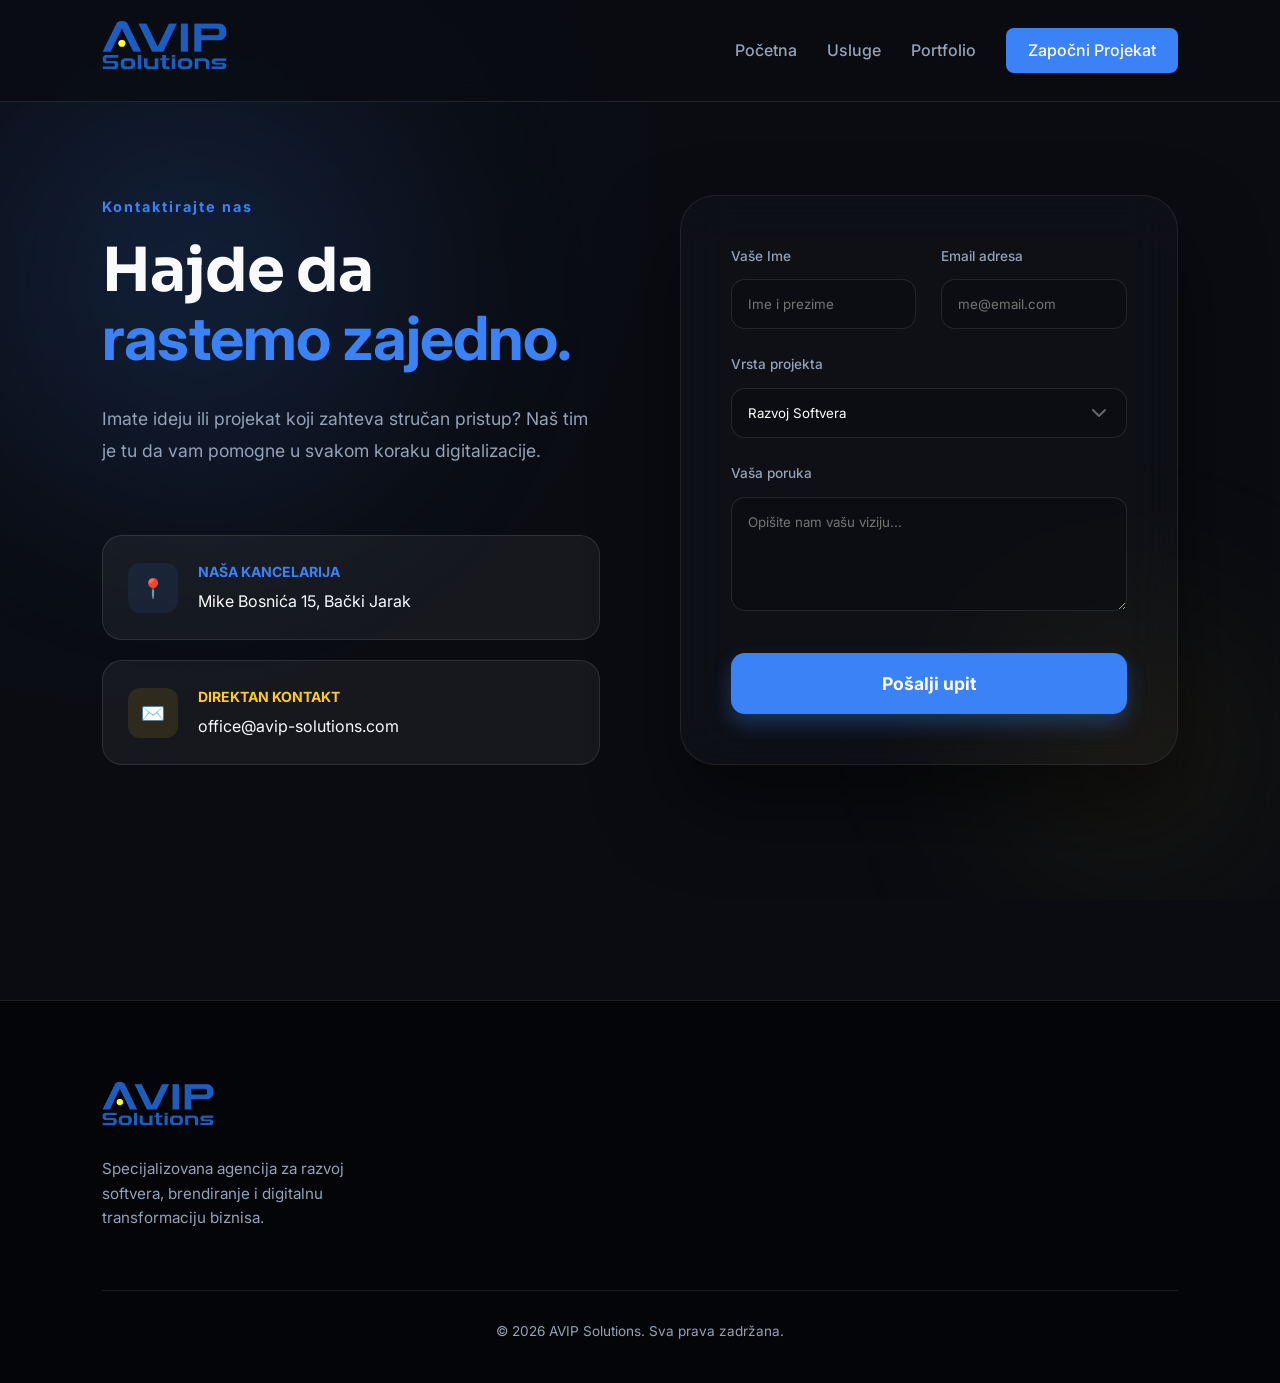
==== kontakt.html @ 95513b31 "Initial commit Avip Solutions" ====
<!DOCTYPE html>
<html lang="sr">
<head>
  <meta charset="UTF-8">
  <meta name="viewport" content="width=device-width, initial-scale=1.0">
  <title>Kontakt | AVIP Solutions</title>
  <link rel="stylesheet" href="css/style.css">
</head>
<body class="kontakt-stranica">

<nav class="navigacija">
  <a href="index.html" class="logo">
    <img src="img/avip-logo.png" alt="AVIP Solutions Logo" class="nav-logo-img">
  </a>

  <ul class="nav-linkovi">
    <li><a href="index.html">Početna</a></li>
    <li><a href="usluge.html">Usluge</a></li>
    <li><a href="portfolio.html">Portfolio</a></li>
    <li><a href="kontakt.html" class="dugme-akcija">Započni Projekat</a></li>
  </ul>
</nav>

<section class="kontakt-heroj">
  <div class="glow-top-left"></div>
  <div class="glow-bottom-right"></div>

  <div class="kontakt-mreza">

    <div class="kontakt-tekst">
      <div style="flex: 0 0 auto;">
        <span class="nadnaslov">Kontaktirajte nas</span>
        <h1>Hajde da <br><span class="plavi-tekst">rastemo zajedno.</span></h1>
        <p class="hero-opis">
          Imate ideju ili projekat koji zahteva stručan pristup?
          Naš tim je tu da vam pomogne u svakom koraku digitalizacije.
        </p>
      </div>

      <div style="flex: 1 1 auto;"></div>

      <div class="kontakt-kartice-grupa">
        <div class="kontakt-kartica plava-kartica">
          <div class="ikona-okvir">📍</div>
          <div>
           <h3>NAŠA KANCELARIJA</h3>
            <p class="tekst-podatak">Mike Bosnića 15, Bački Jarak</p>
          </div>
        </div>

        <div class="kontakt-kartica zuta-kartica">
          <div class="ikona-okvir">✉️</div>
          <div>
            <h3>DIREKTAN KONTAKT</h3>
            <p class="tekst-podatak">office@avip-solutions.com</p>
          </div>
        </div>
      </div>
    </div>

    <div class="kontakt-forma">
      <form>
        <div class="forma-red">
          <div class="polje">
            <label>Vaše Ime</label>
            <input type="text" placeholder="Ime i prezime">
          </div>
          <div class="polje">
            <label>Email adresa</label>
            <input type="email" placeholder="me@email.com">
          </div>
        </div>

        <div class="polje" style="margin-bottom: 25px;">
          <label>Vrsta projekta</label>
          <select class="selekt-projekta">
            <option>Razvoj Softvera</option>
            <option>Web Dizajn & SEO</option>
            <option>Brending & Marketing</option>
            <option>Konsultacije</option>
            <option>Ostalo</option>
          </select>
        </div>

        <div class="polje" style="margin-bottom: 35px;">
          <label>Vaša poruka</label>
          <textarea placeholder="Opišite nam vašu viziju..." rows="5"></textarea>
        </div>

        <button type="submit" class="forma-dugme">Pošalji upit</button>
      </form>
    </div>

  </div>
</section>

<footer class="glavni-footer">
  <div class="footer-mreza">
    <div class="footer-kolona">
      <a href="index.html" class="logo">
        <img src="img/avip-logo.png" alt="AVIP Logo" class="footer-logo-img">
      </a>
      <p class="opis-firme">
        Specijalizovana agencija za razvoj softvera, brendiranje i digitalnu transformaciju biznisa.
      </p>
    </div>
  </div>
  <div class="autorska-prava">
    © 2026 AVIP Solutions. Sva prava zadržana.
  </div>
</footer>

</body>
</html>
---- css/style.css ----
/* boje i fontovi */
@import url('https://fonts.googleapis.com/css2?family=Inter:wght@300;400;600&family=Sora:wght@400;600;700;800&display=swap');

:root {
  --pozadina-tamna: #0a0c12;
  --pozadina-kartice: rgba(255, 255, 255, 0.05);
  --akcenat-plava: #3b82f6;
  --tekst-glavni: #f8fafc;
  --tekst-izbledeli: #94a3b8;
  --staklo-ivica: rgba(255, 255, 255, 0.1);
  --tranzicija: all 0.3s ease;
  --logo-plava: #1b3a6a;
  --akcenat-zuta: #ffcb1f;
}

/* resetovanje */
* {
  margin: 0;
  padding: 0;
  box-sizing: border-box;
  font-family: 'Inter', sans-serif;
}

body {
  background-color: var(--pozadina-tamna);
  color: var(--tekst-glavni);
  line-height: 1.6;
  overflow-x: hidden;
}

/* navbar */
.navigacija {
  display: flex;
  justify-content: space-between;
  align-items: center;
  padding: 20px 8%;
  position: fixed;
  top: 0;
  width: 100%;
  z-index: 1000;
  background: rgba(10, 12, 18, 0.85);
  backdrop-filter: blur(12px);
  border-bottom: 1px solid var(--staklo-ivica);
}

.logo {
  font-family: 'Sora', sans-serif;
  font-size: 1.5rem;
  font-weight: 800;
  text-decoration: none;
  color: var(--logo-plava);
  filter: brightness(1.5);
}

.logo span {
  color: var(--akcenat-zuta);
}

.nav-linkovi {
  display: flex;
  list-style: none;
  gap: 30px;
  align-items: center;
}

.nav-linkovi a {
  text-decoration: none;
  color: var(--tekst-izbledeli);
  transition: var(--tranzicija);
  font-weight: 500;
}

.nav-linkovi a:hover, .nav-linkovi a.aktivno {
  color: var(--tekst-glavni);
}

.dugme-akcija {
  background: var(--akcenat-plava);
  color: white !important;
  padding: 10px 22px;
  border-radius: 8px;
  font-weight: 600;
  text-decoration: none;
  transition: var(--tranzicija);
}

.dugme-akcija:hover {
  filter: brightness(1.1);
  transform: translateY(-2px);
  box-shadow: 0 4px 15px rgba(59, 130, 246, 0.4);
}

/* kartice : portfolio */
.portfolio-link {
  text-decoration: none;
  color: inherit;
  display: block;
}

.portfolio-kartica {
  background: var(--pozadina-kartice);
  border-radius: 20px;
  overflow: hidden;
  border: 1px solid var(--staklo-ivica);
  transition: var(--tranzicija);
  height: 100%;
  backdrop-filter: blur(10px);
}

.kontejner-slike {
  height: 250px;
  background: #161b22;
  overflow: hidden;
  display: flex;
  align-items: center;
  justify-content: center;
}

.kontejner-slike img {
  width: 100%;
  height: 100%;
  object-fit: cover;
  transition: transform 0.5s ease;
}

.sadrzaj-kartice {
  padding: 30px;
}

.kategorija {
  color: var(--akcenat-plava);
  font-size: 0.8rem;
  font-weight: 700;
  text-transform: uppercase;
  letter-spacing: 1px;
}

.sadrzaj-kartice h3 {
  margin: 10px 0;
  font-family: 'Sora', sans-serif;
}

.sadrzaj-kartice p {
  color: var(--tekst-izbledeli);
  font-size: 0.95rem;
}

/* efekat za kartice */
.portfolio-kartica:hover {
  transform: translateY(-10px);
  border-color: var(--akcenat-plava);
  box-shadow: 0 20px 40px rgba(0, 0, 0, 0.4);
  background: rgba(255, 255, 255, 0.08);
}

.portfolio-kartica:hover .kontejner-slike img {
  transform: scale(1.1);
}

/* prednosti i animacija */
.panel-prednost {
  background: rgba(255, 255, 255, 0.015);
  padding: 40px;
  border-radius: 20px;
  border: 1px solid rgba(255, 255, 255, 0.04);
  transition: all 0.4s ease;
}

.plavi-hover { border-left: 4px solid var(--akcenat-plava); }
.plavi-hover:hover {
  border-color: rgba(59, 130, 246, 0.4);
  box-shadow: -8px 0 25px rgba(59, 130, 246, 0.15);
  background: rgba(255, 255, 255, 0.025);
  transform: translateY(-3px);
}

.zuti-hover { border-left: 4px solid var(--akcenat-zuta); }
.zuti-hover:hover {
  border-color: rgba(255, 203, 31, 0.4);
  box-shadow: -8px 0 25px rgba(255, 203, 31, 0.15);
  background: rgba(255, 255, 255, 0.025);
  transform: translateY(-3px);
}

/* sjaj u pozadini*/
.glow-top-left {
  position: absolute; top: 10%; left: 0; width: 400px; height: 400px;
  background: rgba(59, 130, 246, 0.12); filter: blur(100px); border-radius: 50%; pointer-events: none; z-index: 0;
}

.glow-bottom-right {
  position: absolute; bottom: 0; right: 0; width: 300px; height: 300px;
  background: rgba(255, 203, 31, 0.06); filter: blur(90px); border-radius: 50%; pointer-events: none; z-index: 0;
}

/* podnozje-footer */
.glavni-footer {
  background: #040508;
  padding: 80px 8% 40px;
  border-top: 1px solid var(--staklo-ivica);
  margin-top: 100px;
}

.footer-mreza {
  display: grid;
  grid-template-columns: 2fr 1fr 1fr 1fr;
  gap: 40px;
}

.footer-kolona h4 {
  color: var(--tekst-glavni);
  font-family: 'Sora', sans-serif;
  margin-bottom: 25px;
  font-size: 1.1rem;
}

.opis-firme {
  color: var(--tekst-izbledeli);
  margin-top: 20px;
  max-width: 300px;
  font-size: 0.95rem;
}

.footer-linkovi { list-style: none; }
.footer-linkovi li { margin-bottom: 12px; }
.footer-linkovi a {
  text-decoration: none;
  color: var(--tekst-izbledeli);
  transition: var(--tranzicija);
}

.footer-linkovi a:hover {
  color: var(--akcenat-plava);
  padding-left: 5px;
}

.autorska-prava {
  margin-top: 60px;
  padding-top: 30px;
  border-top: 1px solid var(--staklo-ivica);
  text-align: center;
  color: var(--tekst-izbledeli);
  font-size: 0.85rem;
}

/* responzivnost ka dalje*/
@media (max-width: 768px) {
  .nav-linkovi { display: none; }
  .footer-mreza { grid-template-columns: 1fr; gap: 30px; }
  .footer-kolona { text-align: center; }
}
/* stilovi */
.hero-sekcija {
  padding: 150px 8% 100px;
  min-height: 80vh;
  display: flex;
  align-items: center;
  background: radial-gradient(circle at 80% 20%, rgba(59, 130, 246, 0.1) 0%, transparent 50%);
}

.nadnaslov {
  color: var(--akcenat-plava);
  font-weight: 700;
  letter-spacing: 2px;
  font-size: 0.9rem;
  display: block;
}

.hero-sekcija h1 {
  font-family: 'Sora', sans-serif;
  font-size: 3.5rem;
  line-height: 1.2;
  margin: 20px 0;
  max-width: 800px;
}

.plavi-tekst {
  color: var(--akcenat-plava);
}

.hero-opis {
  color: var(--tekst-izbledeli);
  font-size: 1.1rem;
  max-width: 600px;
  margin-bottom: 40px;
}

.hero-akcije {
  display: flex;
  gap: 20px;
  align-items: center;
}

.link-sekundarni {
  color: white;
  text-decoration: none;
  font-weight: 500;
  transition: var(--tranzicija);
}

.strelica {
  color: var(--akcenat-plava);
  margin-left: 5px;
}

/* logo i nav */
.nav-logo-img {
  height: 50px;
  width: auto;
  filter: brightness(1.2) contrast(1.1);
}

.dugme-akcija {
  display: inline-block;
}

/* detalji futera */
.logo-footer {
  display: flex;
  align-items: center;
  margin-bottom: 20px;
  text-decoration: none;
}

.footer-logo-img {
  height: 45px;
  width: auto;
  filter: brightness(1.2) contrast(1.1);
}

.kontakt-adresa {
  color: var(--tekst-izbledeli);
}

.kontakt-email {
  color: var(--akcenat-zuta);
  font-weight: 600;
  margin-top: 10px;
}

/* osnovni kontejner - sekcije */
.kontakt-heroj {
  padding: 160px 8% 100px;
  min-height: 100vh;
  display: flex;
  align-items: center;
  position: relative;
  overflow: hidden;
  background: radial-gradient(circle at 10% 20%, rgba(59, 130, 246, 0.05) 0%, transparent 40%);
}

/* leva strana i forma  */
.kontakt-mreza {
  display: grid;
  grid-template-columns: repeat(auto-fit, minmax(350px, 1fr));
  gap: 80px;
  width: 100%;
  max-width: 1300px;
  margin: 0 auto;
  position: relative;
  z-index: 1;
  align-items: stretch;
}

/* kolona sa leve strane, tekst i kartice */
.kontakt-tekst {
  display: flex;
  flex-direction: column;
  height: 100%;
}

.kontakt-tekst h1 {
  font-family: 'Sora', sans-serif;
  font-size: clamp(2.5rem, 5vw, 3.8rem);
  margin: 20px 0 30px;
  line-height: 1.1;
  letter-spacing: -1px;
}

/* razmak da gurne dole za ravnanje */
.razmak-do-kartica {
  flex: 1 1 auto;
}

/* kontakt kartice  */
.kontakt-kartice-grupa {
  display: flex;
  flex-direction: column;
  gap: 20px;
}

.kontakt-kartica {
  background: var(--pozadina-kartice);
  padding: 25px;
  border-radius: 20px;
  border: 1px solid var(--staklo-ivica);
  display: flex;
  gap: 20px;
  align-items: center;
  transition: all 0.4s ease;
  cursor: pointer;
}

.ikona-okvir {
  width: 50px;
  height: 50px;
  border-radius: 12px;
  display: flex;
  align-items: center;
  justify-content: center;
  font-size: 1.2rem;
}

/* nasa kancelarija varijabla plava */
.plava-kartica h3 {
  color: var(--akcenat-plava);
  font-size: 14px;
  margin: 0 0 5px 0;
}

/* direktan kontakt varijabla zuta */
.zuta-kartica h3 {
  color: var(--akcenat-zuta);
  font-size: 14px;
  margin: 0 0 5px 0;
}

/* stilovi za kartice */
.plava-kartica .ikona-okvir { background: rgba(59, 130, 246, 0.1); color: var(--akcenat-plava); }
.zuta-kartica .ikona-okvir { background: rgba(255, 203, 31, 0.1); color: var(--akcenat-zuta); }

.plava-kartica:hover {
  transform: translateY(-5px) scale(1.01);
  border-color: var(--akcenat-plava);
  box-shadow: 0 10px 25px rgba(59, 130, 246, 0.2);
  background: rgba(59, 130, 246, 0.08);
}

.zuta-kartica:hover {
  transform: translateY(-5px) scale(1.01);
  border-color: var(--akcenat-zuta);
  box-shadow: 0 10px 25px rgba(255, 203, 31, 0.15);
  background: rgba(255, 203, 31, 0.08);
}

/* efekat za kontakt */
.kontakt-forma {
  background: rgba(255, 255, 255, 0.02);
  padding: 50px;
  border-radius: 35px;
  border: 1px solid rgba(255, 255, 255, 0.08);
  backdrop-filter: blur(25px);
  box-shadow: 0 40px 80px rgba(0,0,0,0.5), inset 0 0 20px rgba(255,255,255,0.01);
}

.forma-red {
  display: grid;
  grid-template-columns: 1fr 1fr;
  gap: 25px;
  margin-bottom: 25px;
}

.polje label {
  display: block;
  margin-bottom: 12px;
  font-size: 0.85rem;
  color: var(--tekst-izbledeli);
  font-weight: 500;
}

.polje input, .polje textarea, .selekt-projekta {
  width: 100%;
  padding: 16px;
  background: rgba(10, 12, 18, 0.6);
  border: 1px solid rgba(255,255,255,0.1);
  border-radius: 14px;
  color: white;
  outline: none;
  transition: all 0.3s;
}

/* efekti za polja */
.polje input:focus, .polje textarea:focus {
  border-color: var(--akcenat-plava);
  background: rgba(59, 130, 246, 0.03);
  box-shadow: 0 0 15px rgba(59, 130, 246, 0.1);
}

/* plavo dugme u formi */
.forma-dugme {
  width: 100%;
  padding: 20px;
  border: none;
  cursor: pointer;
  font-size: 1.1rem;
  border-radius: 14px;
  font-weight: 700;
  background: var(--akcenat-plava);
  color: white;
  transition: all 0.3s ease-in-out;
  box-shadow: 0 10px 20px rgba(59, 130, 246, 0.3);
}

.forma-dugme:hover {
  transform: scale(1.03);
  box-shadow: 0 15px 35px rgba(59, 130, 246, 0.5);
}

/* custom select strelica */
.selekt-projekta {
  appearance: none;
  background-image: url('data:image/svg+xml;charset=US-ASCII,%3Csvg%20xmlns%3D%22http%3A%2F%2Fwww.w3.org%2F2000%2Fsvg%22%20width%3D%2224%22%20height%3D%2224%22%20viewBox%3D%220%200%2024%2024%22%20fill%3D%22none%22%20stroke%3D%22%23666%22%20stroke-width%3D%222%22%20stroke-linecap%3D%22round%22%20stroke-linejoin%3D%22round%22%3E%3Cpolyline%20points%3D%226%209%2012%2015%2018%209%22%3E%3C%2Fpolyline%3E%3C%2Fsvg%3E');
  background-repeat: no-repeat;
  background-position: right 15px center;
}

/* hero i header */
.usluge-header {
  padding: 180px 8% 80px;
  text-align: center;
  position: relative;
}

.header-centar {
  position: relative;
  z-index: 1;
}

.header-centar h1 {
  font-family: 'Sora', sans-serif;
  font-size: 3rem;
  margin-bottom: 20px;
}

.hero-opis {
  color: var(--tekst-izbledeli);
  max-width: 750px;
  margin: 0 auto;
  font-size: 1.1rem;
  line-height: 1.8;
}

/* kartice-mreza */
.sekcija-kartice {
  padding: 60px 8% 100px;
}

.usluge-mreza {
  display: grid;
  grid-template-columns: repeat(auto-fit, minmax(320px, 1fr));
  gap: 30px;
}

.portfolio-kartica.sadrzaj-kartice h3 {
  color: white;
  margin-bottom: 15px;
}

/* sekcija prednosti */
.sekcija-prednosti {
  padding: 100px 8%;
  background: #080a10;
  border-top: 1px solid rgba(255,255,255,0.03);
}

.prednosti-naslov {
  font-family: 'Sora', sans-serif;
  font-size: 2.5rem;
  margin-bottom: 60px;
  text-align: center;
}

.prednosti-mreza {
  display: grid;
  grid-template-columns: repeat(auto-fit, minmax(300px, 1fr));
  gap: 50px;
}

.panel-prednost p {
  color: var(--tekst-izbledeli);
}

/* citat-testimonial */
.sekcija-citat {
  padding: 120px 8%;
  text-align: center;
  position: relative;
}

.glow-centar-fiksiran {
  position: absolute;
  top: 50%;
  left: 50%;
  transform: translate(-50%, -50%);
  opacity: 0.5;
  width: 400px;
  height: 400px;
  background: rgba(59, 130, 246, 0.15);
  filter: blur(100px);
  pointer-events: none;
}

.citat-box {
  max-width: 850px;
  margin: 0 auto;
  padding: 70px;
  position: relative;
  z-index: 1;
}

.citat-glavni {
  font-size: 1.6rem;
  font-style: italic;
  font-family: 'Sora', sans-serif;
  margin-bottom: 35px;
  line-height: 1.6;
}

.potpis-klijenta {
  font-size: 1.15rem;
  font-weight: 700;
  color: var(--akcenat-plava);
}

.sekcija-faq {
  padding: 100px 8%;
  background: #080a10;
}

.faq-naslov {
  font-family: 'Sora', sans-serif;
  text-align: center;
  margin-bottom: 60px;
}

.faq-box {
  max-width: 800px;
  margin: 0 auto;
  padding: 10px;
}

.faq-stavka {
  margin-bottom: 10px;
  border-bottom: 1px solid var(--staklo-ivica);
  padding: 25px;
}

.faq-stavka h4 {
  margin-bottom: 12px;
  font-family: 'Sora', sans-serif;
}

.faq-stavka p {
  color: var(--tekst-izbledeli);
}

.bez-borda {
  border-bottom: none;
}

/* konacno CTA */
.sekcija-cta {
  padding: 120px 8%;
  text-align: center;
  position: relative;
}

.cta-sadrzaj {
  position: relative;
  z-index: 1;
}

.cta-naslov {
  font-family: 'Sora', sans-serif;
  font-size: 2.8rem;
  margin-bottom: 25px;
}

.cta-opis {
  color: var(--tekst-izbledeli);
  margin-bottom: 50px;
  font-size: 1.15rem;
}

.cta-dugme {
  padding: 20px 60px !important;
  font-size: 1.2rem !important;
}

/* Footer Specifičnosti */
.logo-footer {
  margin-bottom: 25px;
  display: inline-block;
}

.footer-logo-img {
  height: 45px;
}

.kontakt-adresa {
  color: var(--tekst-izbledeli);
  margin-bottom: 12px;
}

.kontakt-email {
  color: var(--akcenat-zuta);
  font-weight: 600;
}
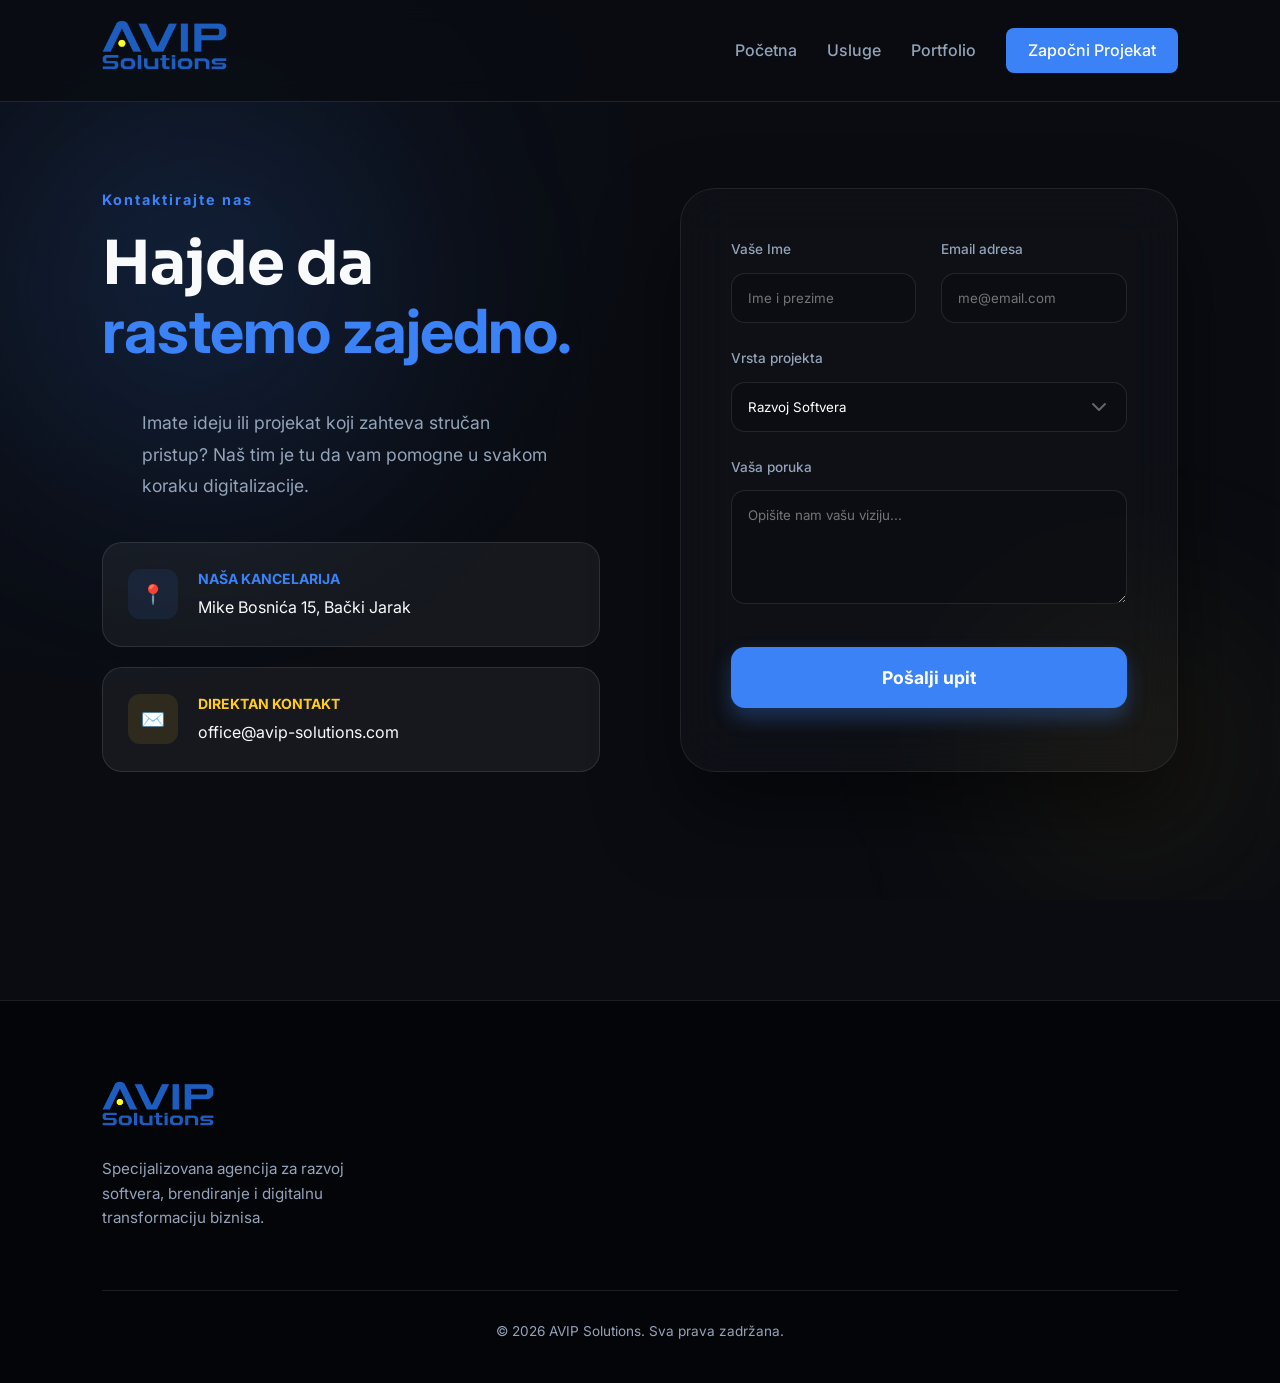
==== commit f9e4a88d: "Initial commit Avip Solutions" ====
--- a/kontakt.html
+++ b/kontakt.html
@@ -59,33 +59,36 @@
     </div>
 
     <div class="kontakt-forma">
-      <form>
+      <form action="https://formspree.io/f/IDkojibude" method="POST">
+
         <div class="forma-red">
           <div class="polje">
             <label>Vaše Ime</label>
-            <input type="text" placeholder="Ime i prezime">
+            <input type="text" name="ime" placeholder="Ime i prezime" required minlength="2">
           </div>
           <div class="polje">
             <label>Email adresa</label>
-            <input type="email" placeholder="me@email.com">
+            <input type="email" name="email" placeholder="me@email.com" required>
           </div>
         </div>
 
         <div class="polje" style="margin-bottom: 25px;">
           <label>Vrsta projekta</label>
-          <select class="selekt-projekta">
-            <option>Razvoj Softvera</option>
-            <option>Web Dizajn & SEO</option>
-            <option>Brending & Marketing</option>
-            <option>Konsultacije</option>
-            <option>Ostalo</option>
+          <select name="kategorija" class="selekt-projekta">
+            <option value="Razvoj Softvera">Razvoj Softvera</option>
+            <option value="Web Dizajn & SEO">Web Dizajn & SEO</option>
+            <option value="Brending & Marketing">Brending & Marketing</option>
+            <option value="Konsultacije">Konsultacije</option>
+            <option value="Ostalo">Ostalo</option>
           </select>
         </div>
 
         <div class="polje" style="margin-bottom: 35px;">
           <label>Vaša poruka</label>
-          <textarea placeholder="Opišite nam vašu viziju..." rows="5"></textarea>
+          <textarea name="poruka" placeholder="Opišite nam vašu viziju..." rows="5" required minlength="10"></textarea>
         </div>
+
+        <input type="text" name="_gotcha" style="display:none">
 
         <button type="submit" class="forma-dugme">Pošalji upit</button>
       </form>
--- a/css/style.css
+++ b/css/style.css
@@ -56,6 +56,13 @@
   color: var(--akcenat-zuta);
 }
 
+.kontejner {
+  width: 100%;
+  padding: 0 8%; /* Ovo je ključ - poklapa se sa tvojim navbarom */
+  margin: 0 auto;
+  max-width: 1440px;
+}
+
 .nav-linkovi {
   display: flex;
   list-style: none;
@@ -255,7 +262,14 @@
   min-height: 80vh;
   display: flex;
   align-items: center;
+  justify-content: flex-start;
   background: radial-gradient(circle at 80% 20%, rgba(59, 130, 246, 0.1) 0%, transparent 50%);
+}
+.hero-sekcija p {
+  margin-left: 0 ;
+  margin-right: auto ;
+  text-align: left ;
+  max-width: 600px;
 }
 
 .nadnaslov {
@@ -282,7 +296,7 @@
   color: var(--tekst-izbledeli);
   font-size: 1.1rem;
   max-width: 600px;
-  margin-bottom: 40px;
+  margin-bottom: 60px;
 }
 
 .hero-akcije {
@@ -535,7 +549,7 @@
 .hero-opis {
   color: var(--tekst-izbledeli);
   max-width: 750px;
-  margin: 0 auto;
+  margin: 40px;
   font-size: 1.1rem;
   line-height: 1.8;
 }
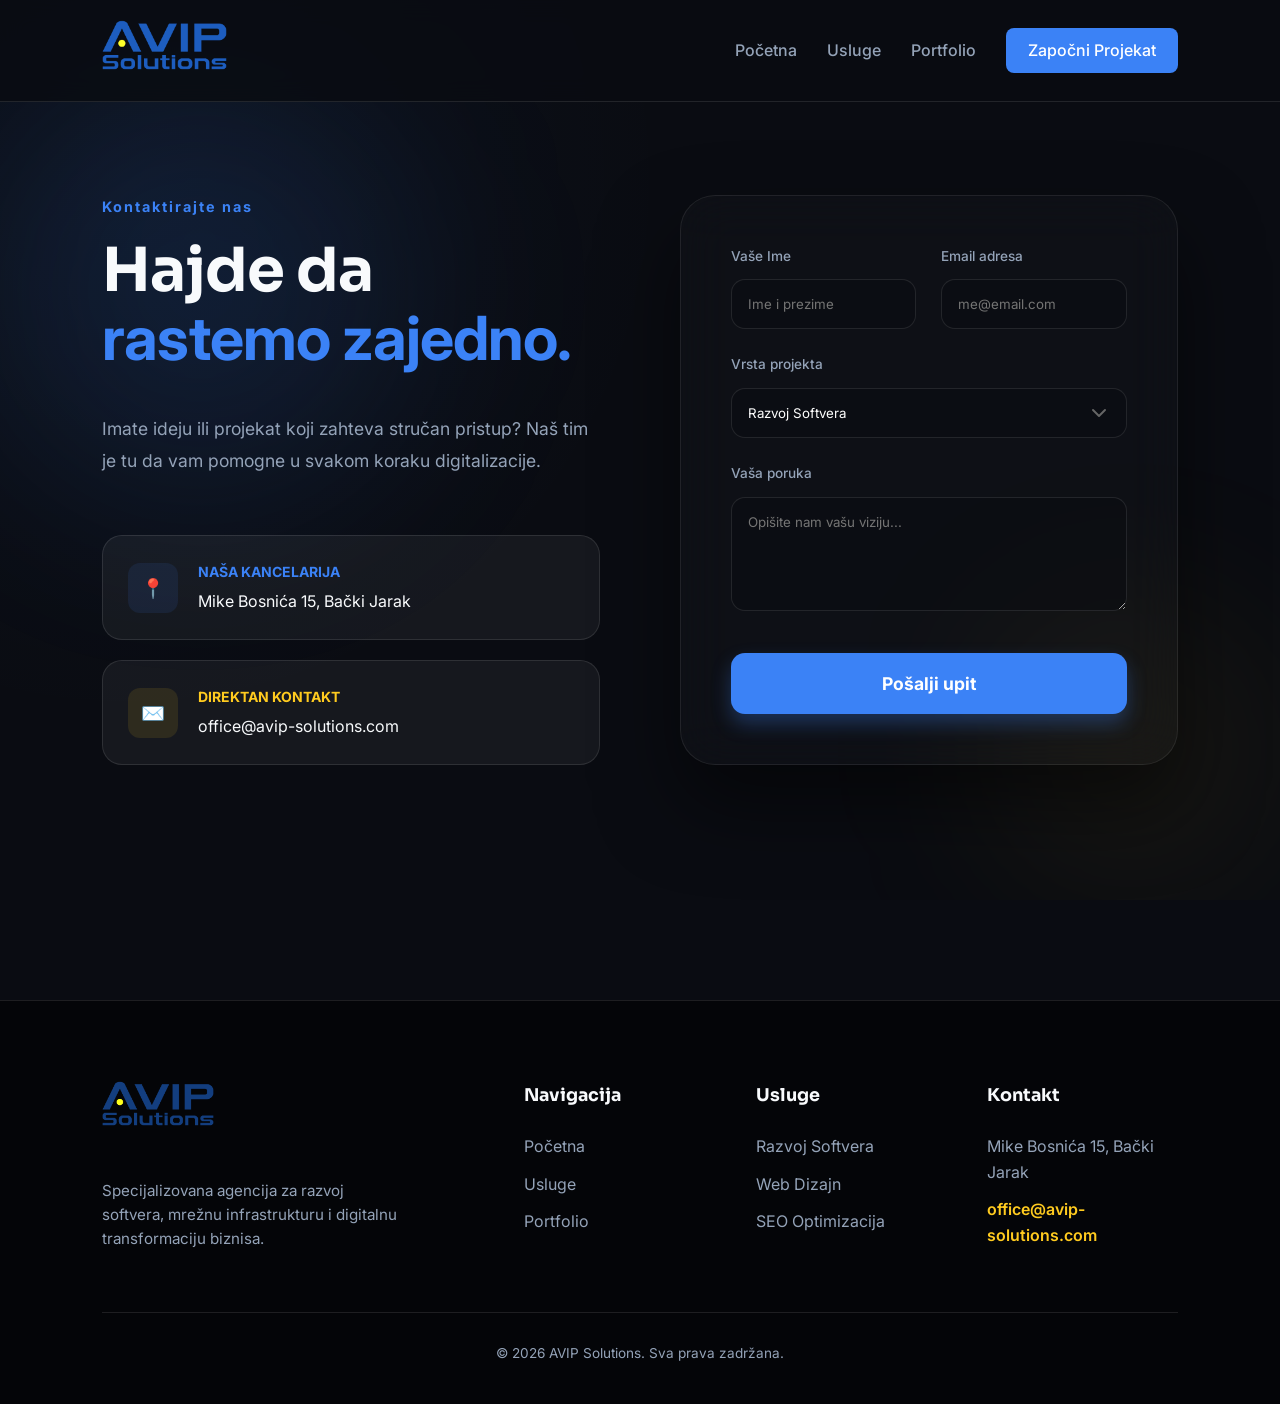
==== commit dab489b1: "Initial commit Avip Solutions" ====
--- a/kontakt.html
+++ b/kontakt.html
@@ -8,18 +8,7 @@
 </head>
 <body class="kontakt-stranica">
 
-<nav class="navigacija">
-  <a href="index.html" class="logo">
-    <img src="img/avip-logo.png" alt="AVIP Solutions Logo" class="nav-logo-img">
-  </a>
-
-  <ul class="nav-linkovi">
-    <li><a href="index.html">Početna</a></li>
-    <li><a href="usluge.html">Usluge</a></li>
-    <li><a href="portfolio.html">Portfolio</a></li>
-    <li><a href="kontakt.html" class="dugme-akcija">Započni Projekat</a></li>
-  </ul>
-</nav>
+<div id="nav-placeholder"></div>
 
 <section class="kontakt-heroj">
   <div class="glow-top-left"></div>
@@ -97,21 +86,9 @@
   </div>
 </section>
 
-<footer class="glavni-footer">
-  <div class="footer-mreza">
-    <div class="footer-kolona">
-      <a href="index.html" class="logo">
-        <img src="img/avip-logo.png" alt="AVIP Logo" class="footer-logo-img">
-      </a>
-      <p class="opis-firme">
-        Specijalizovana agencija za razvoj softvera, brendiranje i digitalnu transformaciju biznisa.
-      </p>
-    </div>
-  </div>
-  <div class="autorska-prava">
-    © 2026 AVIP Solutions. Sva prava zadržana.
-  </div>
-</footer>
+<div id="footer-placeholder"></div>
+
+<script src="js/skriptaZaNaviFoot.js"></script>
 
 </body>
 </html>
--- a/css/style.css
+++ b/css/style.css
@@ -549,7 +549,7 @@
 .hero-opis {
   color: var(--tekst-izbledeli);
   max-width: 750px;
-  margin: 40px;
+  margin: 40px auto;
   font-size: 1.1rem;
   line-height: 1.8;
 }
